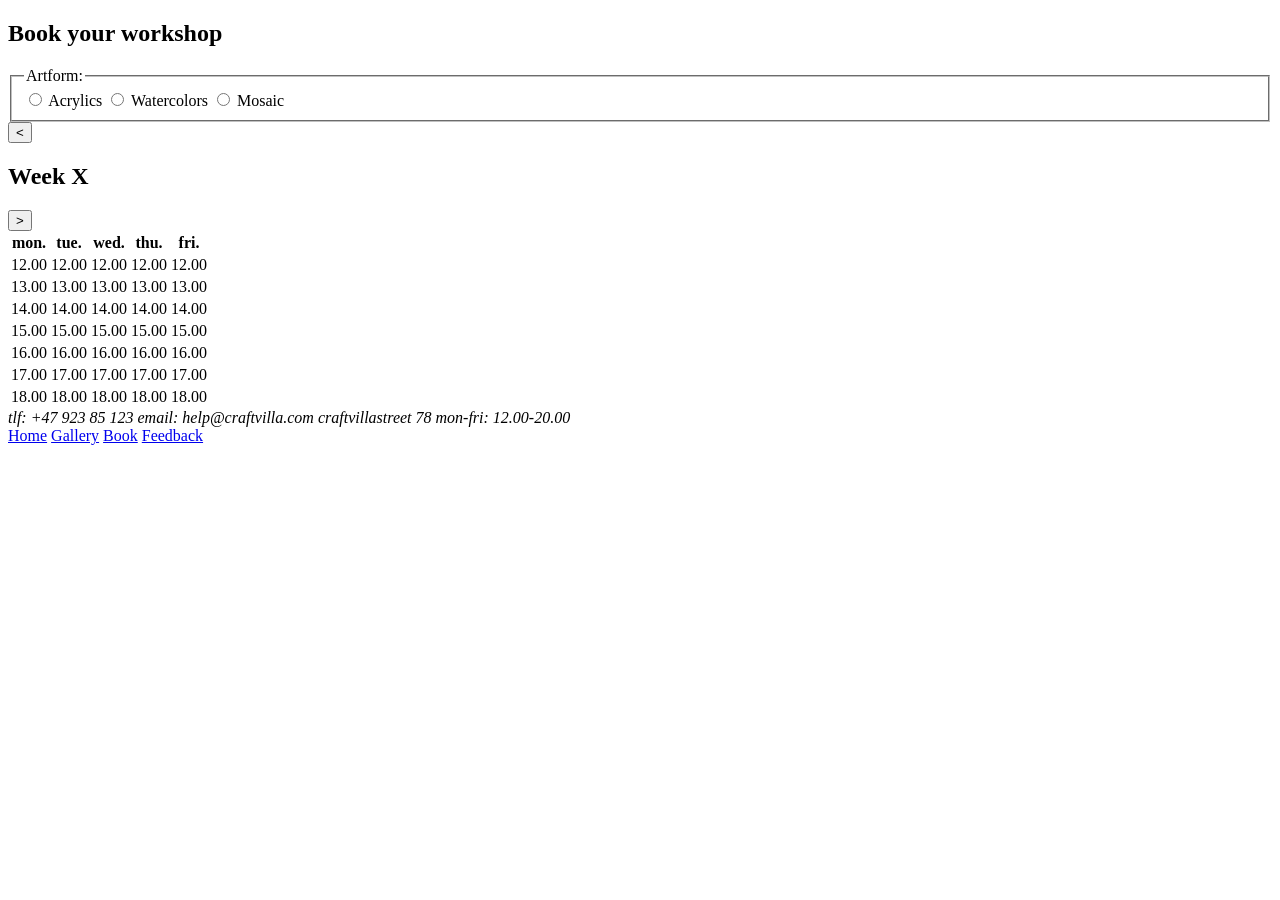
==== src/html/book.html @ a954e18c "Completed book.html" ====
<!DOCTYPE html>
<html lang="en">
<head>
	<meta charset="UTF-8">
	<meta name="viewport" content="width=device-width, initial-scale=1.0">
	<title>Craftvilla - Book your workshop</title>
</head>
<body>
<main class="spaced-out horizontal">
	<section>
		<h1 class="gold">Book your workshop</h1>
		<fieldset id="select-artform">
			<legend class="text-blue">Artform:</legend>
			<div class="spaced-out horizontal">
				<div>
					<input type="radio" id="artform-acrylics" name="artform" value="acrylics">
					<label for="artform-acrylics">Acrylics</label>

					<input type="radio" id="artform-watercolors" name="artform" value="watercolors">
					<label for="artform-watercolors">Watercolors</label>
					
					<input type="radio" id="artform-mosaic" name="artform" value="mosaic">
					<label for="artform-mosaic">Mosaic</label>
				</div>
				<div id="info-view">
					<template id="artform-info-template">
						<p class="artform-info"></p>
						<p class="artform-price"></p>
					</template>
				</div>
			</div>
		</fieldset>
	</section>
	<section id="calendar">
		<div class="spaced-out horizontal">
			<button id="previous-week">&lt;</button>
			<h2 id="week-nr">Week X</h2>
			<button id="next-week">&gt;</button>
		</div>
		<!--TODO: Visual state is only a mockup, but is set up to be hooked up to js.-->
		<table>
			<thead>
				<tr>
					<th>mon.</th>
					<th>tue.</th>
					<th>wed.</th>
					<th>thu.</th>
					<th>fri.</th>
				</tr>
			</thead>
			<tbody>
				<tr>
					<td>12.00</td>
					<td>12.00</td>
					<td>12.00</td>
					<td class="unavailable">12.00</td>
					<td>12.00</td>
				</tr>
				<tr>
					<td>13.00</td>
					<td class="unavailable">13.00</td>
					<td>13.00</td>
					<td class="unavailable">13.00</td>
					<td>13.00</td>
				</tr>
				<tr>
					<td class="selected">14.00</td>
					<td class="unavailable">14.00</td>
					<td>14.00</td>
					<td class="unavailable">14.00</td>
					<td>14.00</td>
				</tr>
				<tr>
					<td>15.00</td>
					<td>15.00</td>
					<td>15.00</td>
					<td class="unavailable">15.00</td>
					<td>15.00</td>
				</tr>
				<tr>
					<td>16.00</td>
					<td>16.00</td>
					<td>16.00</td>
					<td class="unavailable">16.00</td>
					<td>16.00</td>
				</tr>
				<tr>
					<td>17.00</td>
					<td>17.00</td>
					<td class="unavailable">17.00</td>
					<td>17.00</td>
					<td class="unavailable">17.00</td>
				</tr>
				<tr>
					<td>18.00</td>
					<td>18.00</td>
					<td class="unavailable">18.00</td>
					<td>18.00</td>
					<td class="unavailable">18.00</td>
				</tr>
			</tbody>
		</table>
	</section>
</main>
<footer>
		<address>
			<span>tlf: +47 923 85 123</span>
			<span>email: help@craftvilla.com</span>
			<span>craftvillastreet 78</span>
			<span>mon-fri: 12.00-20.00</span>
		</address>
		<nav>
			<a href="../../index.html">Home</a>
			<a href="gallery.html">Gallery</a>
			<a href="book.html">Book</a>
			<a href="feedback.html">Feedback</a>
		</nav>
</footer>
</body>
</html>
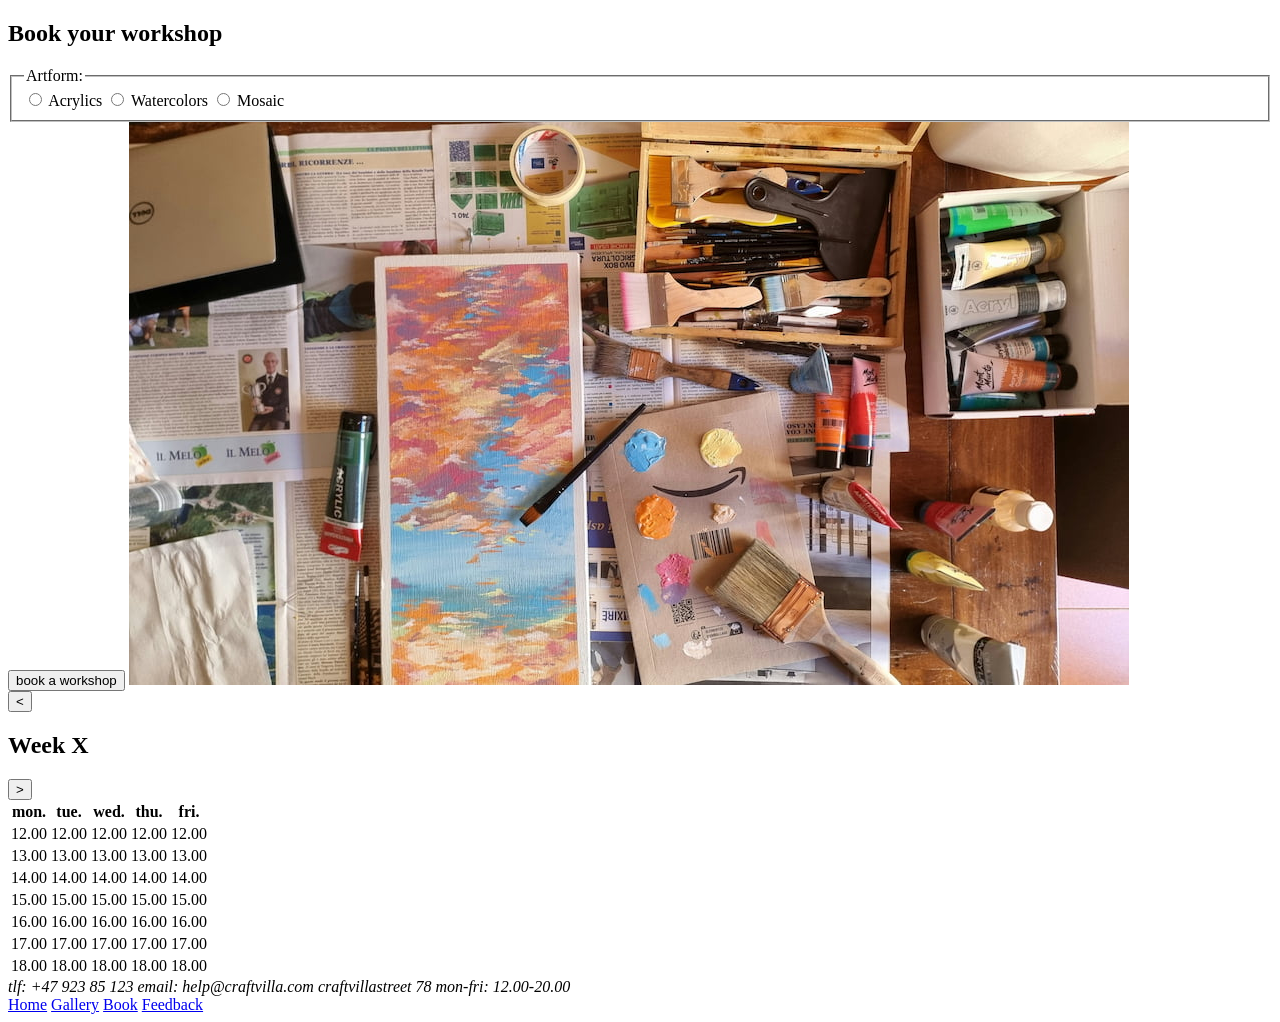
==== commit 224bcfe6: "Added forgotten elements to book.html" ====
--- a/src/html/book.html
+++ b/src/html/book.html
@@ -30,6 +30,8 @@
 				</div>
 			</div>
 		</fieldset>
+		<button class="purple">book a workshop</button>
+		<img id="selected-artform-img" src="../../assets/images/company/acrylics-station.jpg">
 	</section>
 	<section id="calendar">
 		<div class="spaced-out horizontal">
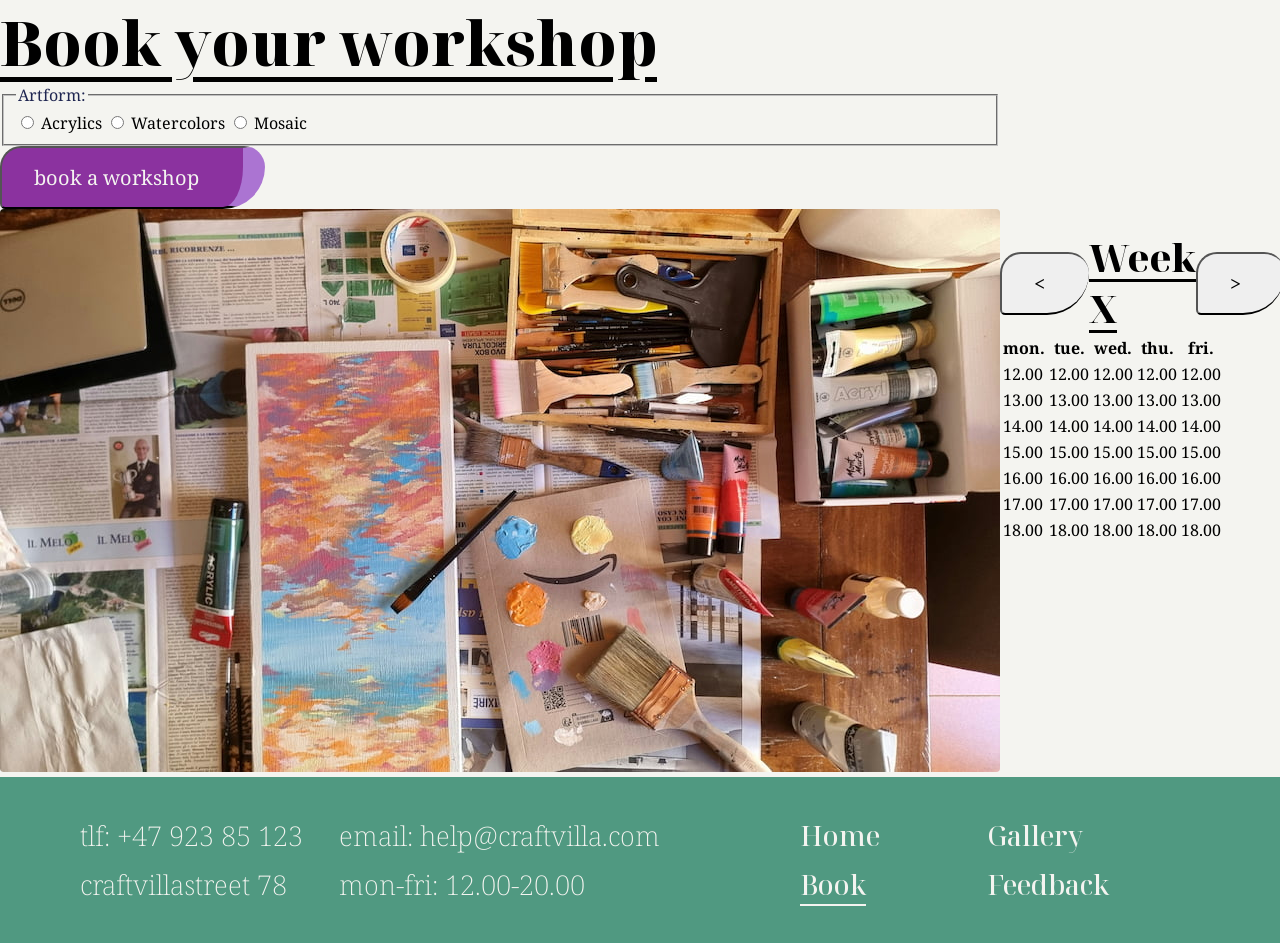
==== commit 24e0a3bd: "Styled form elements. Transferred header/footer styling to all pages. Fixed some styling mistakes on" ====
--- a/src/html/book.html
+++ b/src/html/book.html
@@ -3,6 +3,8 @@
 <head>
 	<meta charset="UTF-8">
 	<meta name="viewport" content="width=device-width, initial-scale=1.0">
+	
+	<link href="../css/style.css" rel="stylesheet">
 	<title>Craftvilla - Book your workshop</title>
 </head>
 <body>
@@ -104,8 +106,8 @@
 		</table>
 	</section>
 </main>
-<footer>
-		<address>
+<footer class="spaced-out horizontal green horizontal-padding vertical-padding-small">
+		<address class="xl thin">
 			<span>tlf: +47 923 85 123</span>
 			<span>email: help@craftvilla.com</span>
 			<span>craftvillastreet 78</span>
@@ -114,7 +116,7 @@
 		<nav>
 			<a href="../../index.html">Home</a>
 			<a href="gallery.html">Gallery</a>
-			<a href="book.html">Book</a>
+			<a class="current" href="book.html">Book</a>
 			<a href="feedback.html">Feedback</a>
 		</nav>
 </footer>
--- a/src/css/style.css
+++ b/src/css/style.css
@@ -0,0 +1,375 @@
+@import url('https://fonts.googleapis.com/css2?family=Noto+Serif+Display:ital,wght@0,100..900;1,100..900&family=Noto+Serif:ital,wght@0,100..900;1,100..900&display=swap');
+
+:root {
+	/* Colors */
+	--chalked-paper: #f4f4f0;
+	--red-light: #cc6677;
+	--red-dark: #c71414;
+	--gold-light: #fbd297;
+	--gold-dark: #ffa50a;
+	--green-light: #509981;
+	--green-dark: #246b53;
+	--blue-light: #5965c9;
+	--blue-dark: #2e309e;
+	--text-blue: #1f2651;
+	--violet-light: #908dc6;
+	--violet-dark: #515886;
+	--purple-light: #ab74d2;
+	--purple-dark: #8b329f;
+
+	--underline-color: black;
+
+	/* Spacing */
+	--1u: 6.25vw;
+	--halfu: calc(var(--1u) * 0.5);
+	--quarteru: calc(var(--1u) * 0.25);
+	--1halfu: calc(var(--1u) + var(--halfu));
+	--4u: calc(var(--1u) * 4);
+	--4halfu: calc(var(--4u) + var(--halfu));
+	--5u: calc(var(--1u) * 5);
+	--5halfu: calc(var(--5u) + var(--halfu));
+	--6u: calc(var(--1u) * 6);
+	--7u: calc(var(--1u) * 7);
+	--7halfu: calc(var(--7u) + var(--halfu));
+	--8u: calc(var(--1u) * 8);
+
+	--vertical-spacing: var(--halfu);
+	--horizontal-spacing: var(--1u);
+
+
+	/* Corner radius */
+	--corner-small: 0.25rem;
+	--corner-regular: 0.5rem;
+	--corner-medium: 1rem;
+	--corner-large: 2rem;
+	--corner-xl: 4rem;
+
+	/* Font sizes */
+	--font-size-small: 0.85rem;
+	--font-size-medium: 1rem;
+	--font-size-large: 1.25rem;
+	--font-size-xl: 1.7rem;
+}
+
+/* Styles */
+.xl {
+	font-size: var(--font-size-xl);
+	letter-spacing: 2%;
+}
+
+.thin {
+	font-weight: 200;
+	letter-spacing: 8%;
+}
+
+.bold {
+	font-weight: 600;
+	letter-spacing: 8%;
+}
+
+.underlined {
+	text-decoration: underline var(--underline-color);
+}
+
+.red {
+	color: var(--chalked-paper);
+	--underline-color: var(--chalked-paper);
+	background-color: var(--red-dark);
+	--border-color: var(--red-light);
+
+	&.inverted {
+		color: var(--red-dark);
+		--underline-color: var(--red-dark);
+		background-color: var(--chalked-paper);
+		--border-color: var(--red-light);
+	}
+}
+
+.green {
+	color: var(--chalked-paper);
+	--underline-color: var(--chalked-paper);
+	background-color: var(--green-dark);
+	--border-color: var(--green-light);
+
+	header&, footer& {
+		background-color: var(--green-light);
+	}
+
+	&.inverted {
+		color: var(--green-dark);
+		--underline-color: var(--green-dark);
+		background-color: var(--chalked-paper);
+		--border-color: var(--green-dark);
+
+		h2& {
+			color: var(--green-light);
+			--underline-color: var(--green-light);
+		}
+	}
+}
+.violet {
+	color: var(--chalked-paper);
+	--underline-color: var(--chalked-paper);
+	background-color: var(--blue-light);
+	--border-color: var(--violet-light);
+
+	&.inverted {
+		color: var(--blue-light);
+		--underline-color: var(--blue-light);
+		background-color: var(--chalked-paper);
+		--border-color: var(--blue-light);
+
+		h1&, p.accent-text& {
+			color: var(--violet-light);
+			--underline-color: var(--violet-light);
+		}
+
+		p& {
+			color: var(--violet-dark);
+			--underline-color: var(--violet-dark);
+		}
+	}
+
+	&:active {
+		background-color: var(--violet-light);
+		--border-color: var(--blue-light);
+	}
+}
+
+.purple {
+	color: var(--chalked-paper);
+	--underline-color: var(--chalked-paper);
+	background-color: var(--purple-dark);
+	--border-color: var(--purple-light);
+
+	&.inverted {
+		color: var(--purple-dark);
+		--underline-color: var(--purple-dark);
+		background-color: var(--chalked-paper);
+		--border-color: var(--purple-dark);
+	}
+
+	&:active {
+		background-color: var(--purple-light);
+		--border-color: var(--purple-dark);
+	}
+}
+
+.text-blue {
+	color: var(--text-blue);
+	--border-color: var(--text-blue);
+	--underline-color: var(--text-blue);
+}
+
+.text-card {
+	padding: 1rem 2rem;
+	border-top-left-radius: var(--corner-medium);
+	border-bottom-left-radius: var(--corner-large);
+	border-bottom-right-radius: var(--corner-large);
+	border-top-right-radius: 6rem;
+	border-left: solid var(--border-color) 0.5rem;
+	border-right: solid var(--border-color) 0.25rem;
+
+	& h2, h3 {
+		font-size: var(--font-size-large);
+		letter-spacing: 16%;
+	}
+
+	& p {
+		font-size: var(--font-size-small);
+	}
+}
+
+body {
+	margin: 0;
+	padding: 0;
+
+	background-color: var(--chalked-paper);
+	font-family: 'Noto Serif', serif;
+}
+
+address {
+	font-style: normal;
+}
+
+h1 {
+	margin: 0;
+	font-family: 'Noto Serif Display', serif;
+	font-size: 3.85rem;
+	font-weight: 800;
+	letter-spacing: 32%;
+	text-decoration: underline solid 8% var(--underline-color);
+	text-underline-offset: 13.5%;
+}
+
+h2 {
+	margin: 0;
+	font-family: 'Noto Serif Display', serif;
+	font-size: 2.35rem;
+	font-weight: 800;
+	letter-spacing: 16%;
+	text-decoration: underline solid var(--underline-color);
+	text-underline-offset: 12%;
+}
+
+p {
+	margin: 0;
+	font-size: var(--font-size-large);
+}
+
+.accent-text {
+	font-weight: 600;
+	font-style: italic;
+}
+
+nav {
+	font-family: 'Noto Serif Display', serif;
+	font-size: var(--font-size-xl);
+	font-weight: 500;
+	letter-spacing: 16%;
+	
+	& a {
+		color: var(--chalked-paper);
+		text-decoration: none;
+	}
+
+	& a.current {
+		text-decoration: underline solid var(--chalked-paper);
+		text-underline-offset: 25%;
+	}
+
+	& a:hover {
+		text-decoration:underline dotted var(--chalked-paper);
+		text-underline-offset: 25%;
+	}
+}
+
+button, a.button-link {
+	padding: 1rem 2.75rem 1rem 2rem;
+	font-family: 'Noto Serif', serif;
+	font-size: var(--font-size-large);
+	
+	border-top-left-radius: var(--corner-large);
+	border-top-right-radius: var(--corner-large);
+	border-bottom-right-radius: var(--corner-xl);
+	border-bottom-left-radius: var(--corner-regular);
+	border-right: solid 1.4rem var(--border-color);
+
+	&:hover {
+		cursor: pointer;
+	}
+}
+
+select, input, textarea {
+	padding: 1rem 2rem;
+	border: solid 0.25rem var(--border-color);
+	background-color: var(--chalked-paper);
+	
+	border-top-left-radius: var(--corner-large);
+	border-bottom-left-radius: var(--corner-regular);
+	border-bottom-right-radius: var(--corner-xl);
+	border-top-right-radius: var(--corner-large);
+}
+
+/* Layout */
+.spaced-out {
+	display: flex;
+	align-items: center;
+	justify-content: space-between;
+	&.horizontal {
+		flex-direction: row;
+	}
+	&.vertical {
+		flex-direction: column;
+	}
+}
+
+.standard-padding{
+	padding: var(--vertical-spacing) var(--horizontal-spacing)
+}
+
+.horizontal-padding {
+	padding-left: var(--horizontal-spacing);
+	padding-right: var(--horizontal-spacing);
+}
+.vertical-padding-small {
+	padding-top: var(--halfu);
+	padding-bottom: var(--halfu);
+}
+
+.top-padding-large {
+	padding-top: var(--1u);
+}
+
+address, nav {
+	display: grid;
+	grid: auto auto/ auto auto;
+	gap: 0.75rem 1rem;
+}
+
+address {
+	width: var(--7halfu);
+}
+
+nav {
+	width: var(--5u);
+}
+
+img {
+	object-fit: cover;
+	border-radius: var(--corner-small);
+
+	&.square {
+		aspect-ratio: 1 / 1;
+	}
+}
+
+.review-card {
+	width: var(--5u);
+	height: 236px;
+	border-radius: var(--corner-regular);
+	padding: 1rem;
+
+	& h2 {
+		font-family: 'Noto Serif', serif;
+		font-size: var(--font-size-medium);
+		font-weight: 500;
+		letter-spacing: 0%;
+		text-decoration: none;
+	}
+
+	& img {
+		height: 176px;
+		border-top-left-radius: 3rem;
+		border-top-right-radius: var(--corner-xl);
+		border-bottom-right-radius: var(--corner-large);
+		border-bottom-left-radius: var(--corner-xl);
+	}
+
+	& .text-card {
+		width: 376px;
+	}
+}
+
+.five-16ths {
+	width: var(--5u);
+}
+
+.seven-point-five-16ths {
+	width: var(--7halfu);
+}
+
+#feedback-form {
+	display: grid;
+	grid-template-columns: 1fr 1fr;
+	gap: 3rem var(--quarteru);
+	
+	& textarea {
+		grid-row-start: span 2;	
+	}
+}
+
+/* Functional */
+.visually-hidden {
+	display: none;
+}
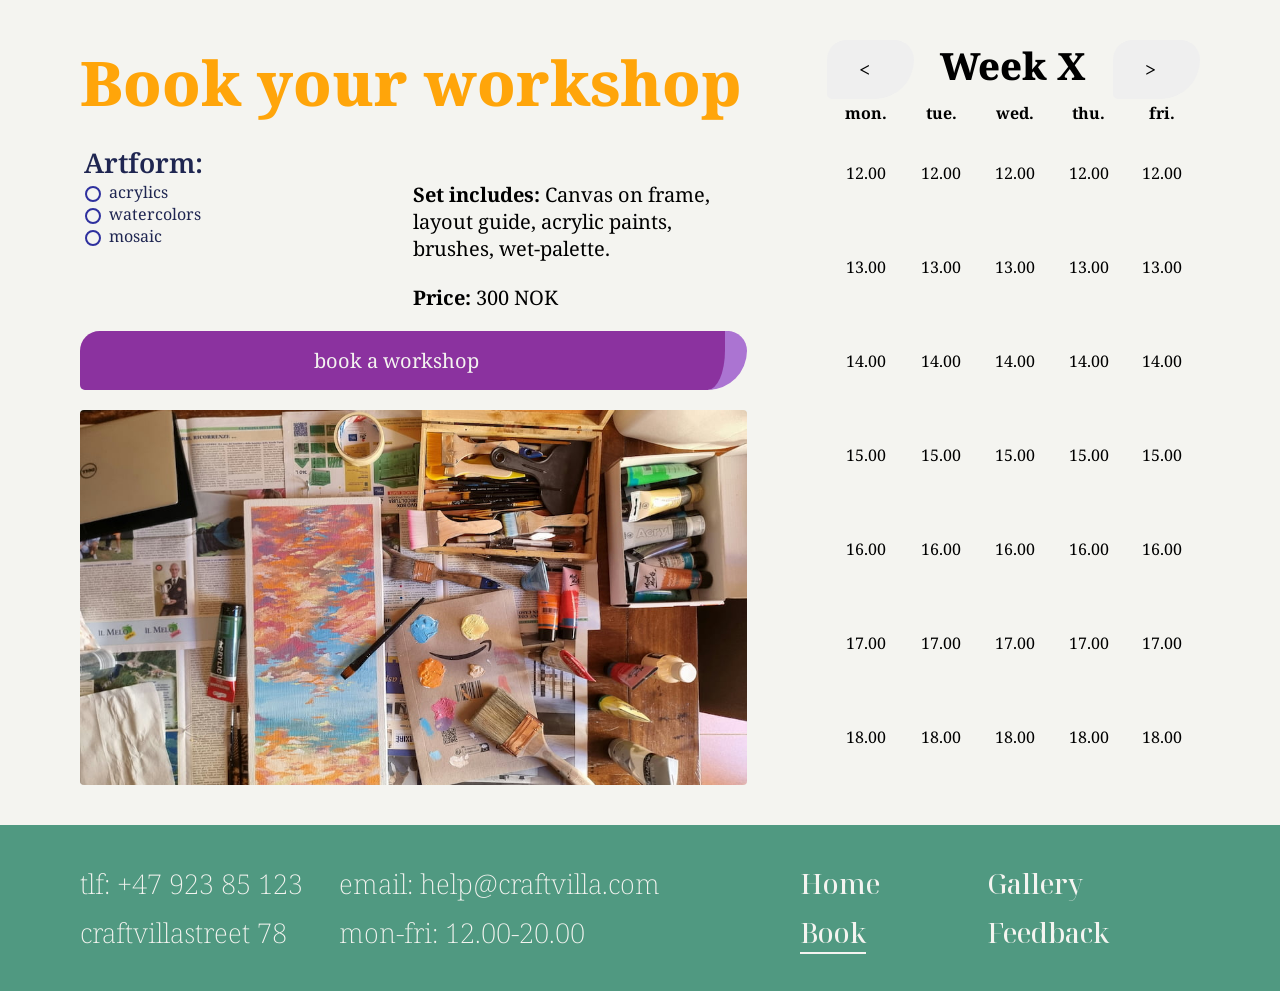
==== commit 3ab9753a: "Fixed styling for all pages except book.html, where some work remain. Added artform.js data." ====
--- a/src/html/book.html
+++ b/src/html/book.html
@@ -5,29 +5,35 @@
 	<meta name="viewport" content="width=device-width, initial-scale=1.0">
 	
 	<link href="../css/style.css" rel="stylesheet">
+	<script src="../js/main.js" type="module"></script>
 	<title>Craftvilla - Book your workshop</title>
 </head>
 <body>
-<main class="spaced-out horizontal">
-	<section>
-		<h1 class="gold">Book your workshop</h1>
+<main class="spaced-evenly horizontal spacing-standard">
+	<section class="spaced-out vertical small-gap">
+		<h1 class="gold small">Book your workshop</h1>
 		<fieldset id="select-artform">
-			<legend class="text-blue">Artform:</legend>
+			<legend class="text-blue xl bold">Artform:</legend>
 			<div class="spaced-out horizontal">
 				<div>
-					<input type="radio" id="artform-acrylics" name="artform" value="acrylics">
-					<label for="artform-acrylics">Acrylics</label>
-
-					<input type="radio" id="artform-watercolors" name="artform" value="watercolors">
-					<label for="artform-watercolors">Watercolors</label>
-					
-					<input type="radio" id="artform-mosaic" name="artform" value="mosaic">
-					<label for="artform-mosaic">Mosaic</label>
+					<div>
+						<input type="radio" id="artform-acrylics" name="artform" value="acrylics">
+						<label for="artform-acrylics" class="text-blue">acrylics</label>
+					</div>
+					<div>
+						<input type="radio" id="artform-watercolors" name="artform" value="watercolors">
+						<label for="artform-watercolors" class="text-blue">watercolors</label>
+					</div>
+					<div>
+						<input type="radio" id="artform-mosaic" name="artform" value="mosaic">
+						<label for="artform-mosaic" class="text-blue">mosaic</label>
+					</div>
 				</div>
 				<div id="info-view">
 					<template id="artform-info-template">
-						<p class="artform-info"></p>
-						<p class="artform-price"></p>
+						<p class="artform-info"><b>Set includes: </b></p>
+						<br>
+						<p class="artform-price"><b>Price: </b></p>
 					</template>
 				</div>
 			</div>
@@ -35,7 +41,7 @@
 		<button class="purple">book a workshop</button>
 		<img id="selected-artform-img" src="../../assets/images/company/acrylics-station.jpg">
 	</section>
-	<section id="calendar">
+	<section id="calendar" class="spaced-out vertical">
 		<div class="spaced-out horizontal">
 			<button id="previous-week">&lt;</button>
 			<h2 id="week-nr">Week X</h2>
@@ -121,4 +127,4 @@
 		</nav>
 </footer>
 </body>
-</html>+</html>
--- a/src/css/style.css
+++ b/src/css/style.css
@@ -23,6 +23,9 @@
 	--1u: 6.25vw;
 	--halfu: calc(var(--1u) * 0.5);
 	--quarteru: calc(var(--1u) * 0.25);
+	--eightu: calc(var(--1u) * 0.125);
+	--sixteenthu: calc(var(--eightu) * 0.5);
+	--sixtyfourthu: calc(var(--sixteenthu) * 0.25);
 	--1halfu: calc(var(--1u) + var(--halfu));
 	--4u: calc(var(--1u) * 4);
 	--4halfu: calc(var(--4u) + var(--halfu));
@@ -76,12 +79,17 @@
 	--underline-color: var(--chalked-paper);
 	background-color: var(--red-dark);
 	--border-color: var(--red-light);
-
-	&.inverted {
+	
+	& .inverted, &.inverted {
 		color: var(--red-dark);
 		--underline-color: var(--red-dark);
 		background-color: var(--chalked-paper);
-		--border-color: var(--red-light);
+		--border-color: var(--red-dark);
+	}
+	
+	&:has(.inverted) {
+		background-color: var(--red-light);
+		--border-color: var(--red-dark);
 	}
 }
 
@@ -90,47 +98,66 @@
 	--underline-color: var(--chalked-paper);
 	background-color: var(--green-dark);
 	--border-color: var(--green-light);
-
+	
 	header&, footer& {
 		background-color: var(--green-light);
 	}
-
-	&.inverted {
+	
+	&.inverted, & .inverted {
 		color: var(--green-dark);
 		--underline-color: var(--green-dark);
 		background-color: var(--chalked-paper);
+		
 		--border-color: var(--green-dark);
-
+		
 		h2& {
 			color: var(--green-light);
 			--underline-color: var(--green-light);
 		}
 	}
+	
+	&:has( .inverted) {
+		background-color: var(--green-light);
+		--border-color: var(--green-dark);
+	}
 }
 .violet {
 	color: var(--chalked-paper);
+	background-color: var(--blue-light);
 	--underline-color: var(--chalked-paper);
-	background-color: var(--blue-light);
 	--border-color: var(--violet-light);
-
-	&.inverted {
+	
+	& .inverted, &.inverted {
 		color: var(--blue-light);
+		background-color: var(--chalked-paper);
 		--underline-color: var(--blue-light);
-		background-color: var(--chalked-paper);
 		--border-color: var(--blue-light);
-
-		h1&, p.accent-text& {
+		
+		h1&, h2&, p.accent-text& {
 			color: var(--violet-light);
 			--underline-color: var(--violet-light);
 		}
-
+		
 		p& {
 			color: var(--violet-dark);
 			--underline-color: var(--violet-dark);
 		}
-	}
-
-	&:active {
+		
+		& a, & a:visited {
+			color: var(--blue-light);
+		}
+	}
+	
+	&:has(.inverted) {
+		background-color: var(--violet-light);
+		border-color: var(--blue-light);
+	}
+	
+	&.dark {
+		background-color: var(--violet-dark);
+	}
+	
+	button&:active, .button-link&:active {
 		background-color: var(--violet-light);
 		--border-color: var(--blue-light);
 	}
@@ -149,10 +176,14 @@
 		--border-color: var(--purple-dark);
 	}
 
-	&:active {
+	button&:active, .button-link&:active {
 		background-color: var(--purple-light);
 		--border-color: var(--purple-dark);
 	}
+}
+
+.gold {
+	color: var(--gold-dark);
 }
 
 .text-blue {
@@ -162,7 +193,7 @@
 }
 
 .text-card {
-	padding: 1rem 2rem;
+	padding: var(--eightu) var(--quarteru);
 	border-top-left-radius: var(--corner-medium);
 	border-bottom-left-radius: var(--corner-large);
 	border-bottom-right-radius: var(--corner-large);
@@ -181,6 +212,9 @@
 }
 
 body {
+	display: flex;
+	flex-direction: column;
+	min-height: 100dvh;
 	margin: 0;
 	padding: 0;
 
@@ -188,33 +222,56 @@
 	font-family: 'Noto Serif', serif;
 }
 
+main {
+	flex: 1;
+	display: flex;
+	flex-direction: column;
+	justify-content: center;
+}
+
 address {
 	font-style: normal;
 }
 
 h1 {
 	margin: 0;
-	font-family: 'Noto Serif Display', serif;
 	font-size: 3.85rem;
 	font-weight: 800;
 	letter-spacing: 32%;
-	text-decoration: underline solid 8% var(--underline-color);
-	text-underline-offset: 13.5%;
+	
+	&.underlined {
+		text-decoration: underline solid 8% var(--underline-color);
+		text-underline-offset: 13.5%;
+	}
+	
+	&.small {
+		letter-spacing: 0%;
+	}
 }
 
 h2 {
 	margin: 0;
-	font-family: 'Noto Serif Display', serif;
 	font-size: 2.35rem;
 	font-weight: 800;
 	letter-spacing: 16%;
-	text-decoration: underline solid var(--underline-color);
-	text-underline-offset: 12%;
+	
+	&.underlined {
+		text-decoration: underline solid var(--underline-color);
+		text-underline-offset: 12%;
+	}
 }
 
 p {
 	margin: 0;
 	font-size: var(--font-size-large);
+}
+
+a.mid-flow {
+	font-weight: 700;
+}
+
+.display {
+	font-family: 'Noto Serif Display', serif;
 }
 
 .accent-text {
@@ -232,12 +289,12 @@
 		color: var(--chalked-paper);
 		text-decoration: none;
 	}
-
+	
 	& a.current {
 		text-decoration: underline solid var(--chalked-paper);
 		text-underline-offset: 25%;
 	}
-
+	
 	& a:hover {
 		text-decoration:underline dotted var(--chalked-paper);
 		text-underline-offset: 25%;
@@ -249,12 +306,13 @@
 	font-family: 'Noto Serif', serif;
 	font-size: var(--font-size-large);
 	
+	border: none;
 	border-top-left-radius: var(--corner-large);
 	border-top-right-radius: var(--corner-large);
 	border-bottom-right-radius: var(--corner-xl);
 	border-bottom-left-radius: var(--corner-regular);
 	border-right: solid 1.4rem var(--border-color);
-
+	
 	&:hover {
 		cursor: pointer;
 	}
@@ -271,27 +329,73 @@
 	border-top-right-radius: var(--corner-large);
 }
 
+fieldset {
+	border: none;
+	padding: 0;
+}
+
+input[type=radio] {
+	padding: 0;
+	margin: 0 1ch;
+	appearance: none;
+	box-sizing: border-box;
+	height: 8px;
+	aspect-ratio: 1 / 1;
+	outline: 2px solid var(--blue-dark);
+	outline-offset: 2px;
+	border-radius: 50%;
+	cursor: pointer;
+	background-color: transparent;
+	
+	&:checked {
+		background-color: var(--gold-dark);
+	}
+}
+
 /* Layout */
 .spaced-out {
 	display: flex;
-	align-items: center;
+	align-items: stretch;
 	justify-content: space-between;
-	&.horizontal {
-		flex-direction: row;
-	}
-	&.vertical {
-		flex-direction: column;
-	}
-}
-
-.standard-padding{
-	padding: var(--vertical-spacing) var(--horizontal-spacing)
+}
+
+.spaced-evenly {
+	display: flex;
+	align-items: stretch;
+	justify-content: space-evenly;
+}
+
+.horizontal {
+	flex-direction: row;
+}
+
+.vertical {
+	flex-direction: column;
+}
+
+.spacing-standard {
+	padding: var(--vertical-spacing) var(--horizontal-spacing);
+	gap: var(--vertical-spacing) var(--horizontal-spacing);
+}
+
+.padding-xs {
+	padding: var(--sixteenthu);
+}
+
+.margin-xs {
+	margin: var(--sixteenthu);
 }
 
 .horizontal-padding {
 	padding-left: var(--horizontal-spacing);
 	padding-right: var(--horizontal-spacing);
 }
+
+.horizontal-padding-small {
+	padding-left: var(--quarteru);
+	padding-right: var(--quarteru);
+}
+
 .vertical-padding-small {
 	padding-top: var(--halfu);
 	padding-bottom: var(--halfu);
@@ -299,6 +403,22 @@
 
 .top-padding-large {
 	padding-top: var(--1u);
+}
+
+.large-gap {
+	gap: var(--1u);
+}
+
+.small-gap {
+gap: var(--quarteru);
+}
+
+.no-bottom-padding {
+	padding-bottom: 0;
+}
+
+.corners-small {
+	border-radius: var(--corner-small);
 }
 
 address, nav {
@@ -324,12 +444,25 @@
 	}
 }
 
+.img-grid {
+	display: grid;
+	grid: 1fr 1fr / 1fr 1fr 1fr;
+	gap: var(--sixteenthu);
+	
+	& img {
+		width: 100%;
+		height: 100%;
+	}
+}
+
 .review-card {
-	width: var(--5u);
-	height: 236px;
+	box-sizing: border-box;
+	width: 100%;
 	border-radius: var(--corner-regular);
-	padding: 1rem;
-
+	border-left: 0.25rem solid var(--border-color);
+	padding: var(--sixteenthu);
+	padding-top: calc(var(--sixtyfourthu) * 3);
+	
 	& h2 {
 		font-family: 'Noto Serif', serif;
 		font-size: var(--font-size-medium);
@@ -339,15 +472,19 @@
 	}
 
 	& img {
-		height: 176px;
+		width: 33.3%;
 		border-top-left-radius: 3rem;
 		border-top-right-radius: var(--corner-xl);
 		border-bottom-right-radius: var(--corner-large);
 		border-bottom-left-radius: var(--corner-xl);
 	}
 
+	& > div {
+		gap: var(--sixteenthu);
+	}
+
 	& .text-card {
-		width: 376px;
+		width: 66.7%;
 	}
 }
 
@@ -355,21 +492,54 @@
 	width: var(--5u);
 }
 
+.five-point-five-16ths {
+	width: var(--5halfu);
+}
+
 .seven-point-five-16ths {
 	width: var(--7halfu);
 }
+
+.eight-16ths {
+	width: var(--8u);
+}
+
 
 #feedback-form {
 	display: grid;
 	grid-template-columns: 1fr 1fr;
+	justify-items: stretch;
+	align-items: center;
 	gap: 3rem var(--quarteru);
 	
 	& textarea {
-		grid-row-start: span 2;	
+		grid-row-start: span 2;
+		align-self: stretch;
+	}
+}
+
+#info-view {
+	width: 50%;
+}
+
+#selected-artform-img {
+	width: 100%;
+	height: 100%;
+}
+
+#calendar {
+	width: 50%;
+	& table {
+		height: 100%;
+		text-align: center;
 	}
 }
 
 /* Functional */
 .visually-hidden {
 	display: none;
-}+}
+
+.debug-border {
+	border: 2px var(--green-dark) solid;
+}
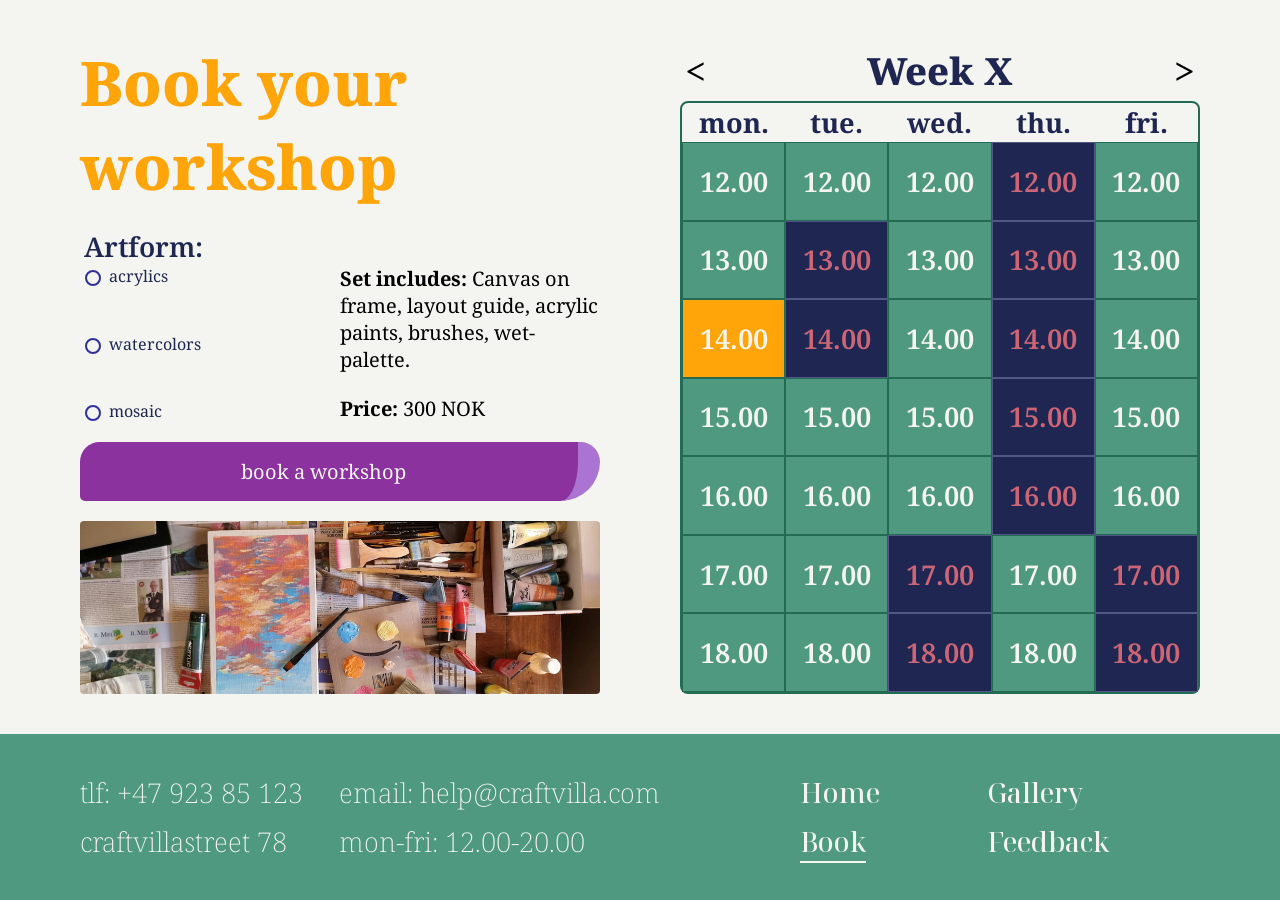
==== commit 7422868e: "Completed syling fixes." ====
--- a/src/html/book.html
+++ b/src/html/book.html
@@ -15,7 +15,7 @@
 		<fieldset id="select-artform">
 			<legend class="text-blue xl bold">Artform:</legend>
 			<div class="spaced-out horizontal">
-				<div>
+				<div class="spaced-out vertical">
 					<div>
 						<input type="radio" id="artform-acrylics" name="artform" value="acrylics">
 						<label for="artform-acrylics" class="text-blue">acrylics</label>
@@ -39,7 +39,9 @@
 			</div>
 		</fieldset>
 		<button class="purple">book a workshop</button>
-		<img id="selected-artform-img" src="../../assets/images/company/acrylics-station.jpg">
+		<div class="crop-frame">
+			<img id="selected-artform-img" src="../../assets/images/company/acrylics-station.jpg">
+		</div>
 	</section>
 	<section id="calendar" class="spaced-out vertical">
 		<div class="spaced-out horizontal">
--- a/src/css/style.css
+++ b/src/css/style.css
@@ -212,9 +212,11 @@
 }
 
 body {
+	box-sizing: border-box;
 	display: flex;
 	flex-direction: column;
 	min-height: 100dvh;
+	max-width: 100dvw;
 	margin: 0;
 	padding: 0;
 
@@ -223,10 +225,17 @@
 }
 
 main {
+	box-sizing: border-box;
 	flex: 1;
 	display: flex;
 	flex-direction: column;
 	justify-content: center;
+	
+	&.horizontal > section {
+		min-width: 0;
+		max-width: 50%;
+		flex: 1;
+	}
 }
 
 address {
@@ -352,6 +361,10 @@
 	}
 }
 
+label {
+	cursor: pointer;
+}
+
 /* Layout */
 .spaced-out {
 	display: flex;
@@ -410,7 +423,7 @@
 }
 
 .small-gap {
-gap: var(--quarteru);
+	gap: var(--quarteru);
 }
 
 .no-bottom-padding {
@@ -438,7 +451,7 @@
 img {
 	object-fit: cover;
 	border-radius: var(--corner-small);
-
+	
 	&.square {
 		aspect-ratio: 1 / 1;
 	}
@@ -453,6 +466,14 @@
 		width: 100%;
 		height: 100%;
 	}
+}
+
+.crop-frame {
+	flex: 1;
+	min-height: 0;
+	width: 100%;
+	position: relative;
+	overflow: hidden;
 }
 
 .review-card {
@@ -523,15 +544,65 @@
 }
 
 #selected-artform-img {
+	position: absolute;
+	object-fit: cover;
+	min-width: 0;
+	min-height: 0;
 	width: 100%;
-	height: 100%;
+	max-width: 100%;
+	height: auto;
+	max-height: 100%;
 }
 
 #calendar {
 	width: 50%;
+	color: var(--text-blue);
+	
+	& h2 {
+		align-self: center;
+	}
+	
+	& button {
+		padding: var(--sixteenthu);
+		background: none;
+		border: none;
+		font-size: 2.35rem;
+		
+		&:hover {
+			font-weight: 900;
+		}
+	}
+	
 	& table {
 		height: 100%;
 		text-align: center;
+		border: 2px solid var(--green-dark);
+		border-radius: var(--corner-regular);
+		border-spacing: 0;
+		font-size: var(--font-size-xl);
+		
+		& th {
+			font-weight: 700;
+		}
+		
+		& td {
+			color: var(--chalked-paper);
+			background-color: var(--green-light);
+			border: 1px solid var(--green-dark);
+			font-weight: 600;
+			cursor: pointer;
+			
+			&.unavailable {
+				color: var(--red-light);
+				background-color: var(--text-blue);
+				border-color: var(--violet-dark);
+				cursor: not-allowed;
+			}
+			
+			&.selected {
+				background-color: var(--gold-dark);
+			}
+		}
 	}
 }
 
